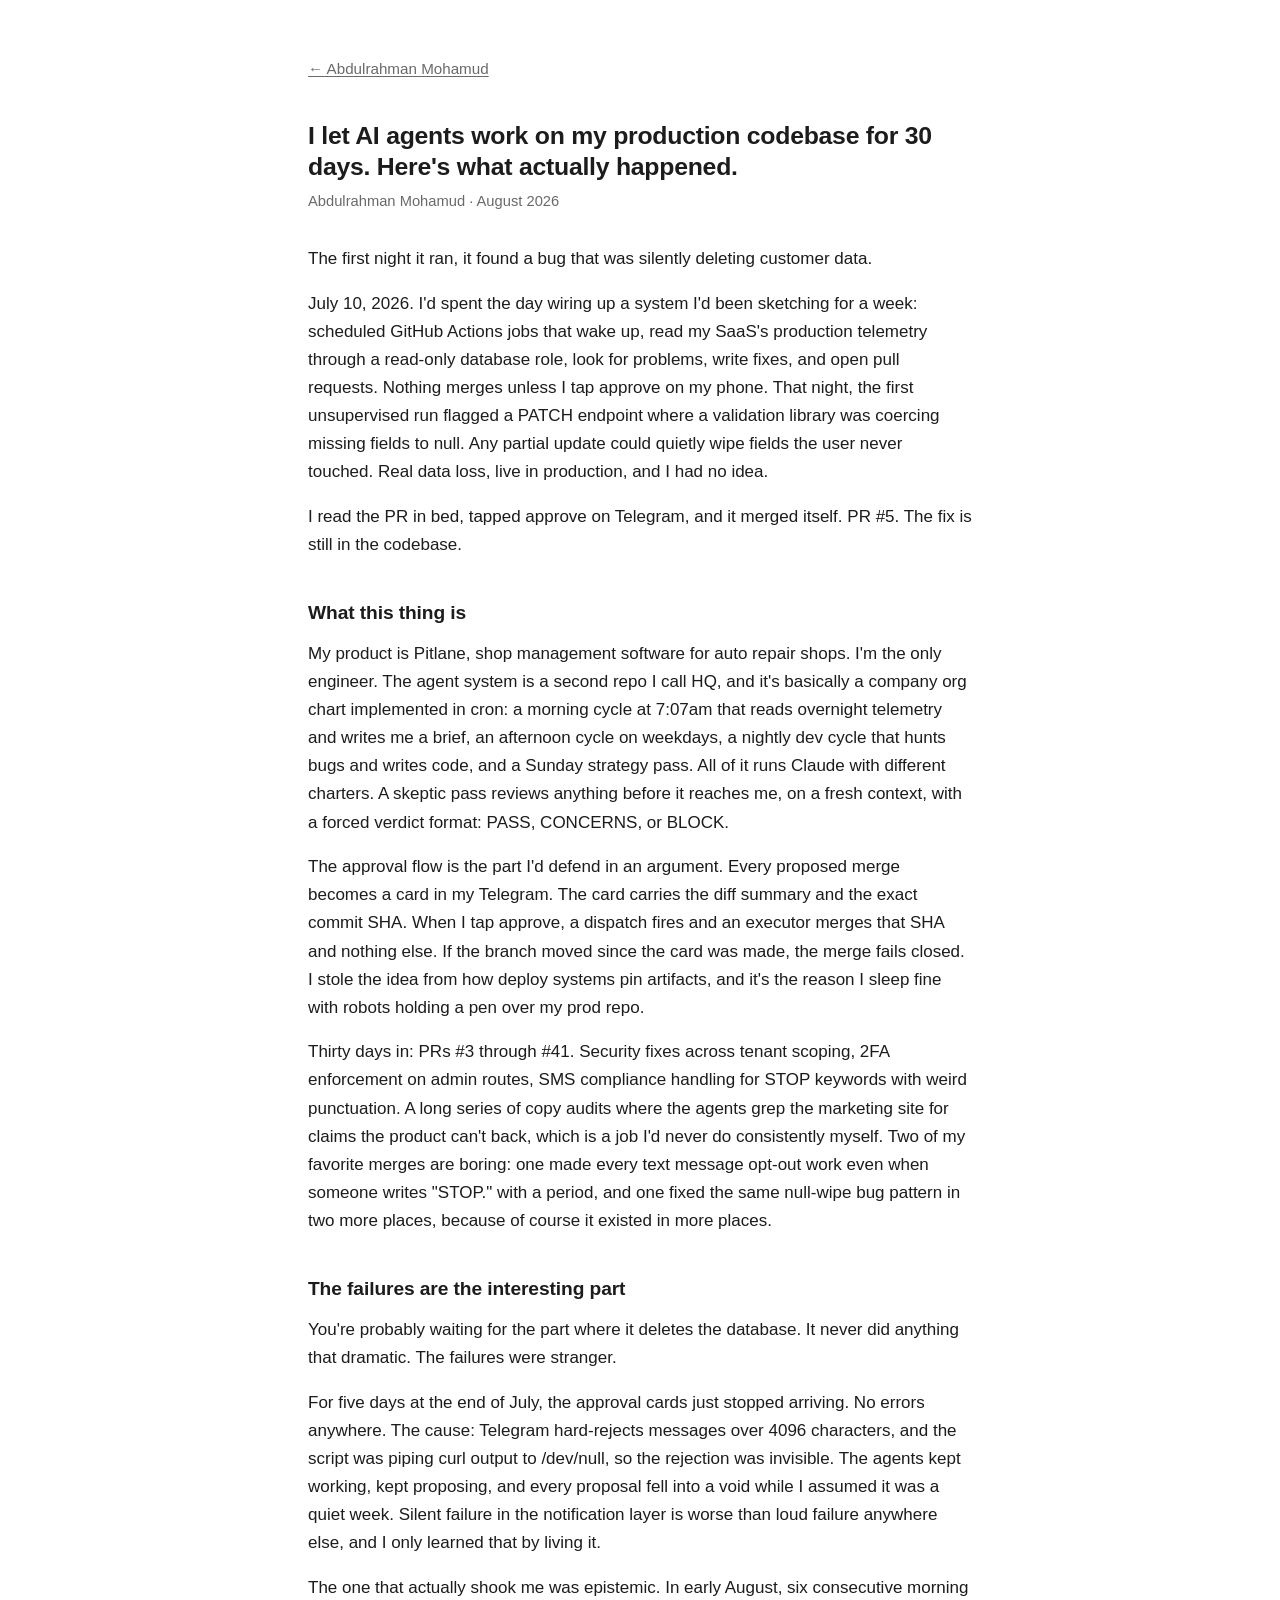
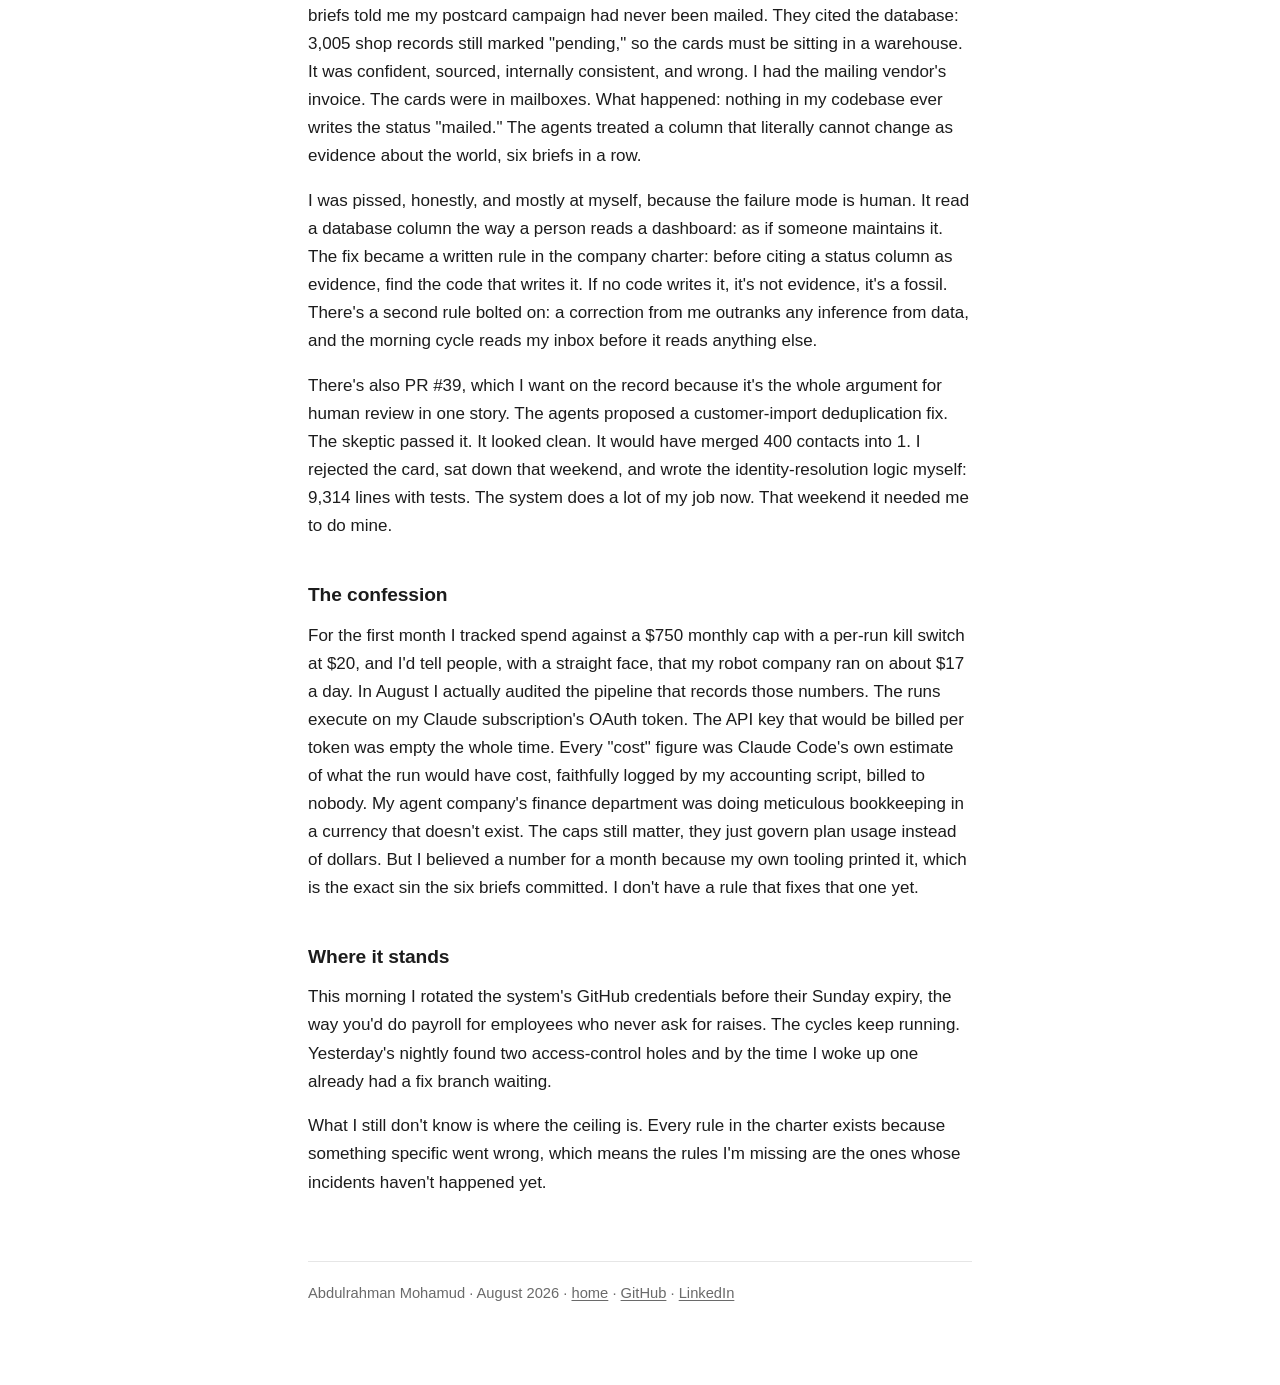
==== writing/agent-company.html @ a93dd290 "Personal site: case studies, projects, resume" ====
<!DOCTYPE html>
<html lang="en">
<head>
<meta charset="utf-8">
<meta name="viewport" content="width=device-width, initial-scale=1">
<title>I let AI agents work on my production codebase for 30 days</title>
<meta name="description" content="Scheduled agents that find bugs and open PRs, with SHA-locked approval from my phone. The failures are the interesting part.">
<link rel="stylesheet" href="../style.css">
</head>
<body>
<nav class="top"><a href="../index.html">&larr; Abdulrahman Mohamud</a></nav>
<article>
<h1>I let AI agents work on my production codebase for 30 days. Here's what actually happened.</h1>
<p class="byline">Abdulrahman Mohamud &middot; August 2026</p>
<p>The first night it ran, it found a bug that was silently deleting customer data.</p>
<p>July 10, 2026. I'd spent the day wiring up a system I'd been sketching for a week: scheduled GitHub Actions jobs that wake up, read my SaaS's production telemetry through a read-only database role, look for problems, write fixes, and open pull requests. Nothing merges unless I tap approve on my phone. That night, the first unsupervised run flagged a PATCH endpoint where a validation library was coercing missing fields to null. Any partial update could quietly wipe fields the user never touched. Real data loss, live in production, and I had no idea.</p>
<p>I read the PR in bed, tapped approve on Telegram, and it merged itself. PR #5. The fix is still in the codebase.</p>
<h2>What this thing is</h2>
<p>My product is Pitlane, shop management software for auto repair shops. I'm the only engineer. The agent system is a second repo I call HQ, and it's basically a company org chart implemented in cron: a morning cycle at 7:07am that reads overnight telemetry and writes me a brief, an afternoon cycle on weekdays, a nightly dev cycle that hunts bugs and writes code, and a Sunday strategy pass. All of it runs Claude with different charters. A skeptic pass reviews anything before it reaches me, on a fresh context, with a forced verdict format: PASS, CONCERNS, or BLOCK.</p>
<p>The approval flow is the part I'd defend in an argument. Every proposed merge becomes a card in my Telegram. The card carries the diff summary and the exact commit SHA. When I tap approve, a dispatch fires and an executor merges that SHA and nothing else. If the branch moved since the card was made, the merge fails closed. I stole the idea from how deploy systems pin artifacts, and it's the reason I sleep fine with robots holding a pen over my prod repo.</p>
<p>Thirty days in: PRs #3 through #41. Security fixes across tenant scoping, 2FA enforcement on admin routes, SMS compliance handling for STOP keywords with weird punctuation. A long series of copy audits where the agents grep the marketing site for claims the product can't back, which is a job I'd never do consistently myself. Two of my favorite merges are boring: one made every text message opt-out work even when someone writes "STOP." with a period, and one fixed the same null-wipe bug pattern in two more places, because of course it existed in more places.</p>
<h2>The failures are the interesting part</h2>
<p>You're probably waiting for the part where it deletes the database. It never did anything that dramatic. The failures were stranger.</p>
<p>For five days at the end of July, the approval cards just stopped arriving. No errors anywhere. The cause: Telegram hard-rejects messages over 4096 characters, and the script was piping curl output to /dev/null, so the rejection was invisible. The agents kept working, kept proposing, and every proposal fell into a void while I assumed it was a quiet week. Silent failure in the notification layer is worse than loud failure anywhere else, and I only learned that by living it.</p>
<p>The one that actually shook me was epistemic. In early August, six consecutive morning briefs told me my postcard campaign had never been mailed. They cited the database: 3,005 shop records still marked "pending," so the cards must be sitting in a warehouse. It was confident, sourced, internally consistent, and wrong. I had the mailing vendor's invoice. The cards were in mailboxes. What happened: nothing in my codebase ever writes the status "mailed." The agents treated a column that literally cannot change as evidence about the world, six briefs in a row.</p>
<p>I was pissed, honestly, and mostly at myself, because the failure mode is human. It read a database column the way a person reads a dashboard: as if someone maintains it. The fix became a written rule in the company charter: before citing a status column as evidence, find the code that writes it. If no code writes it, it's not evidence, it's a fossil. There's a second rule bolted on: a correction from me outranks any inference from data, and the morning cycle reads my inbox before it reads anything else.</p>
<p>There's also PR #39, which I want on the record because it's the whole argument for human review in one story. The agents proposed a customer-import deduplication fix. The skeptic passed it. It looked clean. It would have merged 400 contacts into 1. I rejected the card, sat down that weekend, and wrote the identity-resolution logic myself: 9,314 lines with tests. The system does a lot of my job now. That weekend it needed me to do mine.</p>
<h2>The confession</h2>
<p>For the first month I tracked spend against a $750 monthly cap with a per-run kill switch at $20, and I'd tell people, with a straight face, that my robot company ran on about $17 a day. In August I actually audited the pipeline that records those numbers. The runs execute on my Claude subscription's OAuth token. The API key that would be billed per token was empty the whole time. Every "cost" figure was Claude Code's own estimate of what the run would have cost, faithfully logged by my accounting script, billed to nobody. My agent company's finance department was doing meticulous bookkeeping in a currency that doesn't exist. The caps still matter, they just govern plan usage instead of dollars. But I believed a number for a month because my own tooling printed it, which is the exact sin the six briefs committed. I don't have a rule that fixes that one yet.</p>
<h2>Where it stands</h2>
<p>This morning I rotated the system's GitHub credentials before their Sunday expiry, the way you'd do payroll for employees who never ask for raises. The cycles keep running. Yesterday's nightly found two access-control holes and by the time I woke up one already had a fix branch waiting.</p>
<p>What I still don't know is where the ceiling is. Every rule in the charter exists because something specific went wrong, which means the rules I'm missing are the ones whose incidents haven't happened yet.</p>
</article>
<footer>
  Abdulrahman Mohamud &middot; August 2026 &middot; <a href="../index.html">home</a> &middot; <a href="https://github.com/owner-stack">GitHub</a> &middot; <a href="https://www.linkedin.com/in/abdulmohamud/">LinkedIn</a>
</footer>
</body>
</html>
---- style.css ----
:root {
  --bg: #ffffff;
  --text: #1c1c1c;
  --muted: #6a6a6a;
  --hairline: #e6e6e6;
  --link: #0b57d0;
}
@media (prefers-color-scheme: dark) {
  :root {
    --bg: #121212;
    --text: #e6e6e6;
    --muted: #9a9a9a;
    --hairline: #2c2c2c;
    --link: #8ab4f8;
  }
}
* { margin: 0; padding: 0; box-sizing: border-box; }
body {
  background: var(--bg);
  color: var(--text);
  font-family: -apple-system, BlinkMacSystemFont, "Segoe UI", Roboto, Helvetica, Arial, sans-serif;
  font-size: 17px;
  line-height: 1.65;
  max-width: 44rem;
  margin: 0 auto;
  padding: 3.5rem 1.25rem 5rem;
}
h1 { font-size: 1.7rem; line-height: 1.25; margin-bottom: 0.4rem; letter-spacing: -0.01em; }
h2 { font-size: 1.15rem; margin: 2.2rem 0 0.7rem; letter-spacing: -0.005em; }
p { margin: 0 0 1.05rem; }
a { color: var(--link); text-decoration: underline; text-underline-offset: 2px; text-decoration-thickness: 1px; }
a:hover { text-decoration-thickness: 2px; }
ul { margin: 0 0 1.05rem 1.2rem; }
li { margin-bottom: 0.45rem; }
.byline { color: var(--muted); font-size: 0.92rem; margin-bottom: 2rem; }
.home-intro { margin-top: 1rem; }
.item { margin-bottom: 1.15rem; }
.item .desc { color: var(--muted); font-size: 0.95rem; margin: 0.1rem 0 0; }
article h1 { font-size: 1.55rem; margin-bottom: 0.35rem; }
article h2 { font-size: 1.2rem; margin-top: 2.4rem; }
footer {
  margin-top: 4rem;
  padding-top: 1.2rem;
  border-top: 1px solid var(--hairline);
  color: var(--muted);
  font-size: 0.92rem;
}
footer a { color: var(--muted); }
nav.top { margin-bottom: 2.5rem; font-size: 0.95rem; }
nav.top a { color: var(--muted); }
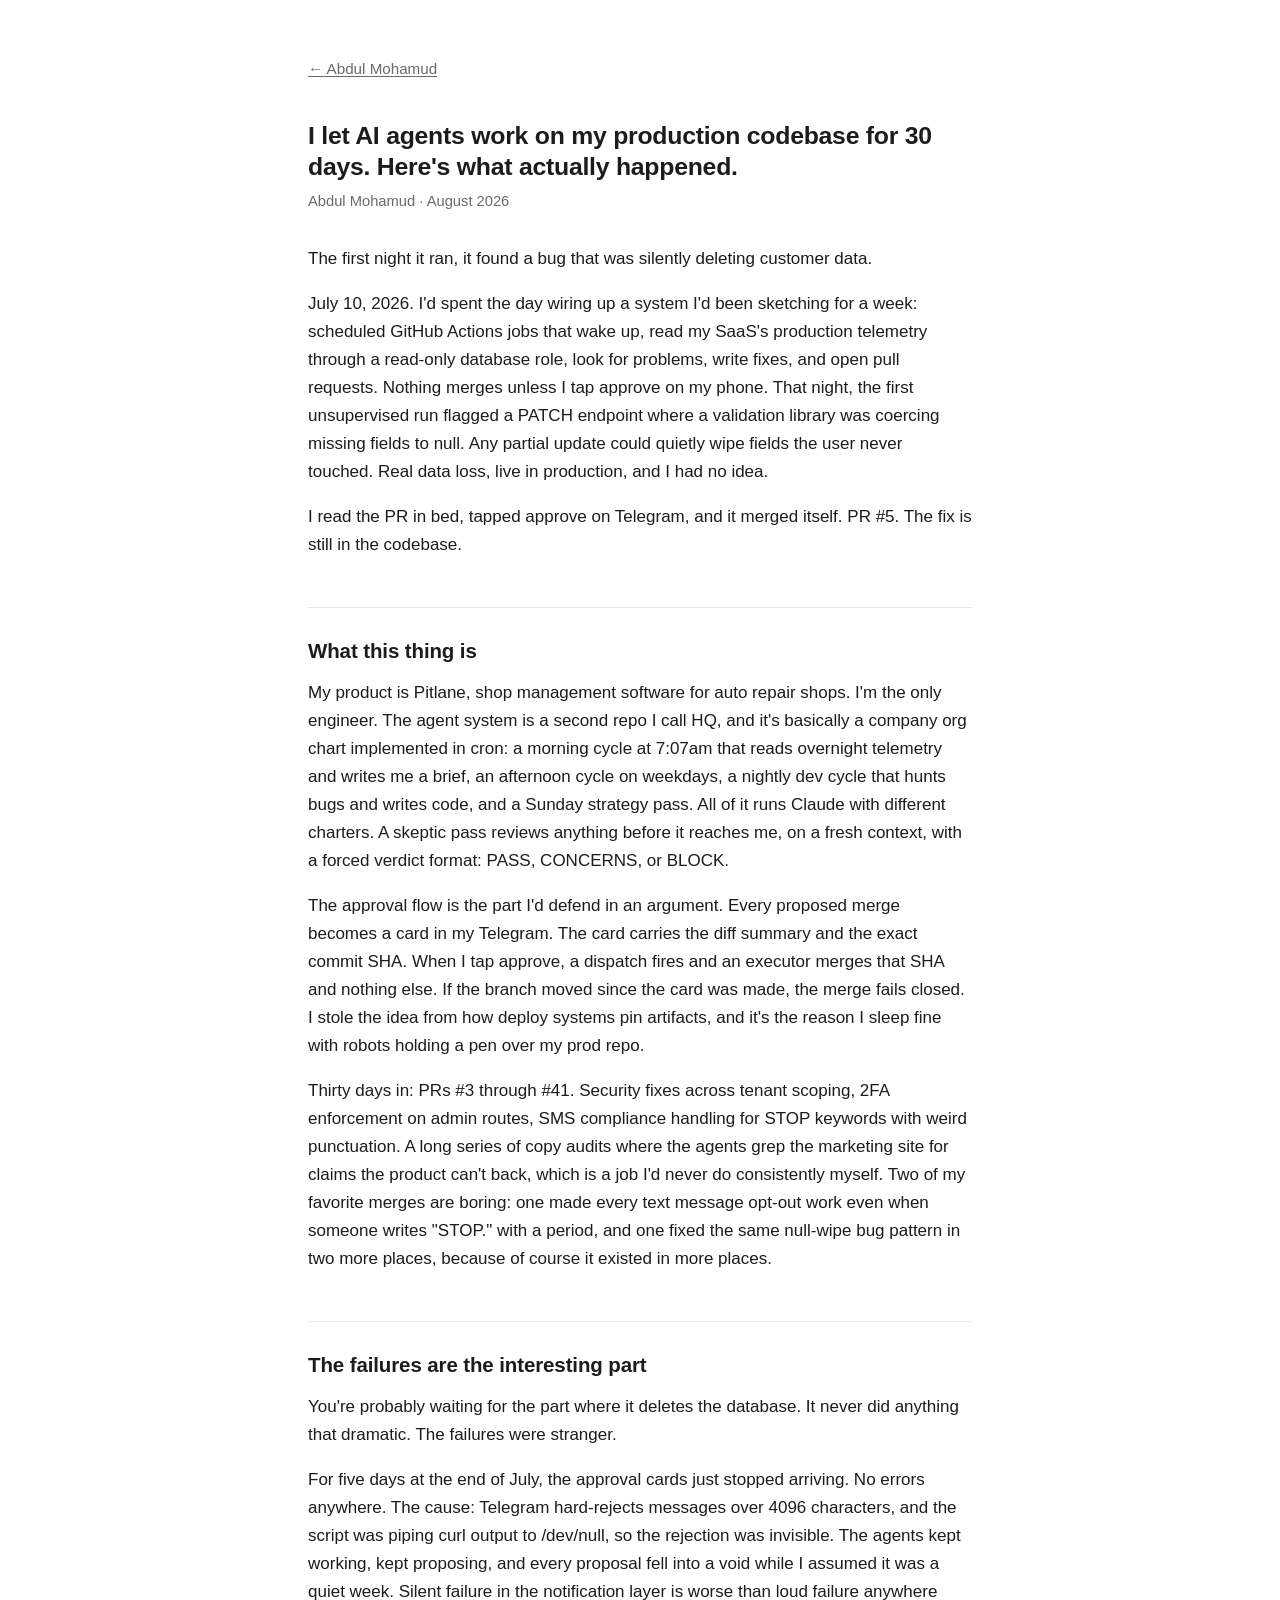
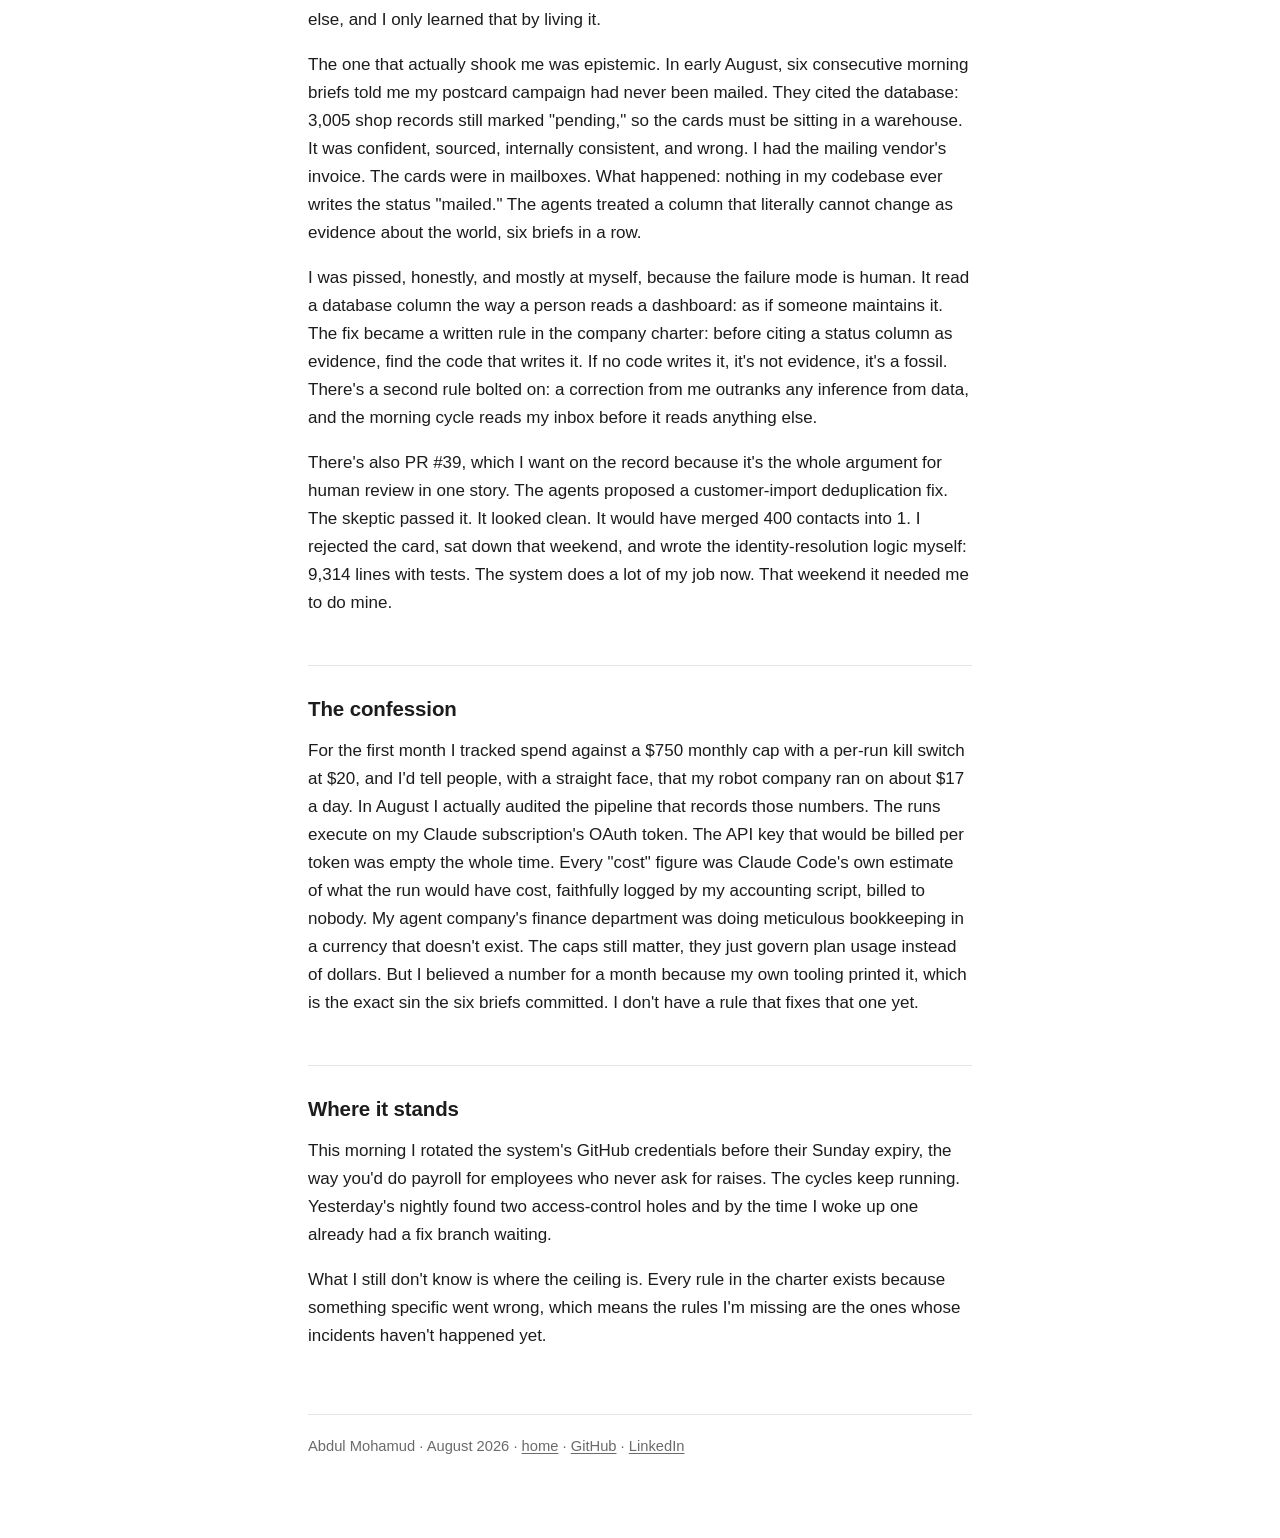
==== commit 3d9644f2: "Case studies: month anchors, contents box, long-form typography" ====
--- a/writing/agent-company.html
+++ b/writing/agent-company.html
@@ -8,31 +8,31 @@
 <link rel="stylesheet" href="../style.css">
 </head>
 <body>
-<nav class="top"><a href="../index.html">&larr; Abdulrahman Mohamud</a></nav>
+<nav class="top"><a href="../index.html">&larr; Abdul Mohamud</a></nav>
 <article>
-<h1>I let AI agents work on my production codebase for 30 days. Here's what actually happened.</h1>
-<p class="byline">Abdulrahman Mohamud &middot; August 2026</p>
+<h1 id="i-let-ai-agents-work-on-my-production-codebase-for-30-days-heres-what-actually-happened">I let AI agents work on my production codebase for 30 days. Here's what actually happened.</h1>
+<p class="byline">Abdul Mohamud &middot; August 2026</p>
 <p>The first night it ran, it found a bug that was silently deleting customer data.</p>
 <p>July 10, 2026. I'd spent the day wiring up a system I'd been sketching for a week: scheduled GitHub Actions jobs that wake up, read my SaaS's production telemetry through a read-only database role, look for problems, write fixes, and open pull requests. Nothing merges unless I tap approve on my phone. That night, the first unsupervised run flagged a PATCH endpoint where a validation library was coercing missing fields to null. Any partial update could quietly wipe fields the user never touched. Real data loss, live in production, and I had no idea.</p>
 <p>I read the PR in bed, tapped approve on Telegram, and it merged itself. PR #5. The fix is still in the codebase.</p>
-<h2>What this thing is</h2>
+<h2 id="what-this-thing-is">What this thing is</h2>
 <p>My product is Pitlane, shop management software for auto repair shops. I'm the only engineer. The agent system is a second repo I call HQ, and it's basically a company org chart implemented in cron: a morning cycle at 7:07am that reads overnight telemetry and writes me a brief, an afternoon cycle on weekdays, a nightly dev cycle that hunts bugs and writes code, and a Sunday strategy pass. All of it runs Claude with different charters. A skeptic pass reviews anything before it reaches me, on a fresh context, with a forced verdict format: PASS, CONCERNS, or BLOCK.</p>
 <p>The approval flow is the part I'd defend in an argument. Every proposed merge becomes a card in my Telegram. The card carries the diff summary and the exact commit SHA. When I tap approve, a dispatch fires and an executor merges that SHA and nothing else. If the branch moved since the card was made, the merge fails closed. I stole the idea from how deploy systems pin artifacts, and it's the reason I sleep fine with robots holding a pen over my prod repo.</p>
 <p>Thirty days in: PRs #3 through #41. Security fixes across tenant scoping, 2FA enforcement on admin routes, SMS compliance handling for STOP keywords with weird punctuation. A long series of copy audits where the agents grep the marketing site for claims the product can't back, which is a job I'd never do consistently myself. Two of my favorite merges are boring: one made every text message opt-out work even when someone writes "STOP." with a period, and one fixed the same null-wipe bug pattern in two more places, because of course it existed in more places.</p>
-<h2>The failures are the interesting part</h2>
+<h2 id="the-failures-are-the-interesting-part">The failures are the interesting part</h2>
 <p>You're probably waiting for the part where it deletes the database. It never did anything that dramatic. The failures were stranger.</p>
 <p>For five days at the end of July, the approval cards just stopped arriving. No errors anywhere. The cause: Telegram hard-rejects messages over 4096 characters, and the script was piping curl output to /dev/null, so the rejection was invisible. The agents kept working, kept proposing, and every proposal fell into a void while I assumed it was a quiet week. Silent failure in the notification layer is worse than loud failure anywhere else, and I only learned that by living it.</p>
 <p>The one that actually shook me was epistemic. In early August, six consecutive morning briefs told me my postcard campaign had never been mailed. They cited the database: 3,005 shop records still marked "pending," so the cards must be sitting in a warehouse. It was confident, sourced, internally consistent, and wrong. I had the mailing vendor's invoice. The cards were in mailboxes. What happened: nothing in my codebase ever writes the status "mailed." The agents treated a column that literally cannot change as evidence about the world, six briefs in a row.</p>
 <p>I was pissed, honestly, and mostly at myself, because the failure mode is human. It read a database column the way a person reads a dashboard: as if someone maintains it. The fix became a written rule in the company charter: before citing a status column as evidence, find the code that writes it. If no code writes it, it's not evidence, it's a fossil. There's a second rule bolted on: a correction from me outranks any inference from data, and the morning cycle reads my inbox before it reads anything else.</p>
 <p>There's also PR #39, which I want on the record because it's the whole argument for human review in one story. The agents proposed a customer-import deduplication fix. The skeptic passed it. It looked clean. It would have merged 400 contacts into 1. I rejected the card, sat down that weekend, and wrote the identity-resolution logic myself: 9,314 lines with tests. The system does a lot of my job now. That weekend it needed me to do mine.</p>
-<h2>The confession</h2>
+<h2 id="the-confession">The confession</h2>
 <p>For the first month I tracked spend against a $750 monthly cap with a per-run kill switch at $20, and I'd tell people, with a straight face, that my robot company ran on about $17 a day. In August I actually audited the pipeline that records those numbers. The runs execute on my Claude subscription's OAuth token. The API key that would be billed per token was empty the whole time. Every "cost" figure was Claude Code's own estimate of what the run would have cost, faithfully logged by my accounting script, billed to nobody. My agent company's finance department was doing meticulous bookkeeping in a currency that doesn't exist. The caps still matter, they just govern plan usage instead of dollars. But I believed a number for a month because my own tooling printed it, which is the exact sin the six briefs committed. I don't have a rule that fixes that one yet.</p>
-<h2>Where it stands</h2>
+<h2 id="where-it-stands">Where it stands</h2>
 <p>This morning I rotated the system's GitHub credentials before their Sunday expiry, the way you'd do payroll for employees who never ask for raises. The cycles keep running. Yesterday's nightly found two access-control holes and by the time I woke up one already had a fix branch waiting.</p>
 <p>What I still don't know is where the ceiling is. Every rule in the charter exists because something specific went wrong, which means the rules I'm missing are the ones whose incidents haven't happened yet.</p>
 </article>
 <footer>
-  Abdulrahman Mohamud &middot; August 2026 &middot; <a href="../index.html">home</a> &middot; <a href="https://github.com/owner-stack">GitHub</a> &middot; <a href="https://www.linkedin.com/in/abdulmohamud/">LinkedIn</a>
+  Abdul Mohamud &middot; August 2026 &middot; <a href="../index.html">home</a> &middot; <a href="https://github.com/owner-stack">GitHub</a> &middot; <a href="https://www.linkedin.com/in/abdulmohamud/">LinkedIn</a>
 </footer>
 </body>
 </html>
--- a/style.css
+++ b/style.css
@@ -37,7 +37,33 @@
 .item { margin-bottom: 1.15rem; }
 .item .desc { color: var(--muted); font-size: 0.95rem; margin: 0.1rem 0 0; }
 article h1 { font-size: 1.55rem; margin-bottom: 0.35rem; }
-article h2 { font-size: 1.2rem; margin-top: 2.4rem; }
+article h2 {
+  font-size: 1.28rem;
+  margin-top: 3rem;
+  padding-top: 1.6rem;
+  border-top: 1px solid var(--hairline);
+}
+article h3 { font-size: 1.05rem; margin: 1.9rem 0 0.6rem; }
+article { scroll-behavior: smooth; }
+article h2, article h3 { scroll-margin-top: 1.5rem; }
+.toc {
+  border: 1px solid var(--hairline);
+  border-radius: 10px;
+  padding: 1rem 1.25rem;
+  margin: 1.8rem 0 0.6rem;
+  font-size: 0.95rem;
+}
+.toc .toc-title {
+  font-size: 0.8rem;
+  text-transform: uppercase;
+  letter-spacing: 0.08em;
+  color: var(--muted);
+  margin-bottom: 0.5rem;
+}
+.toc ol { margin: 0 0 0 1.2rem; }
+.toc li { margin-bottom: 0.3rem; }
+.toc a { color: var(--text); text-decoration: none; }
+.toc a:hover { text-decoration: underline; }
 footer {
   margin-top: 4rem;
   padding-top: 1.2rem;
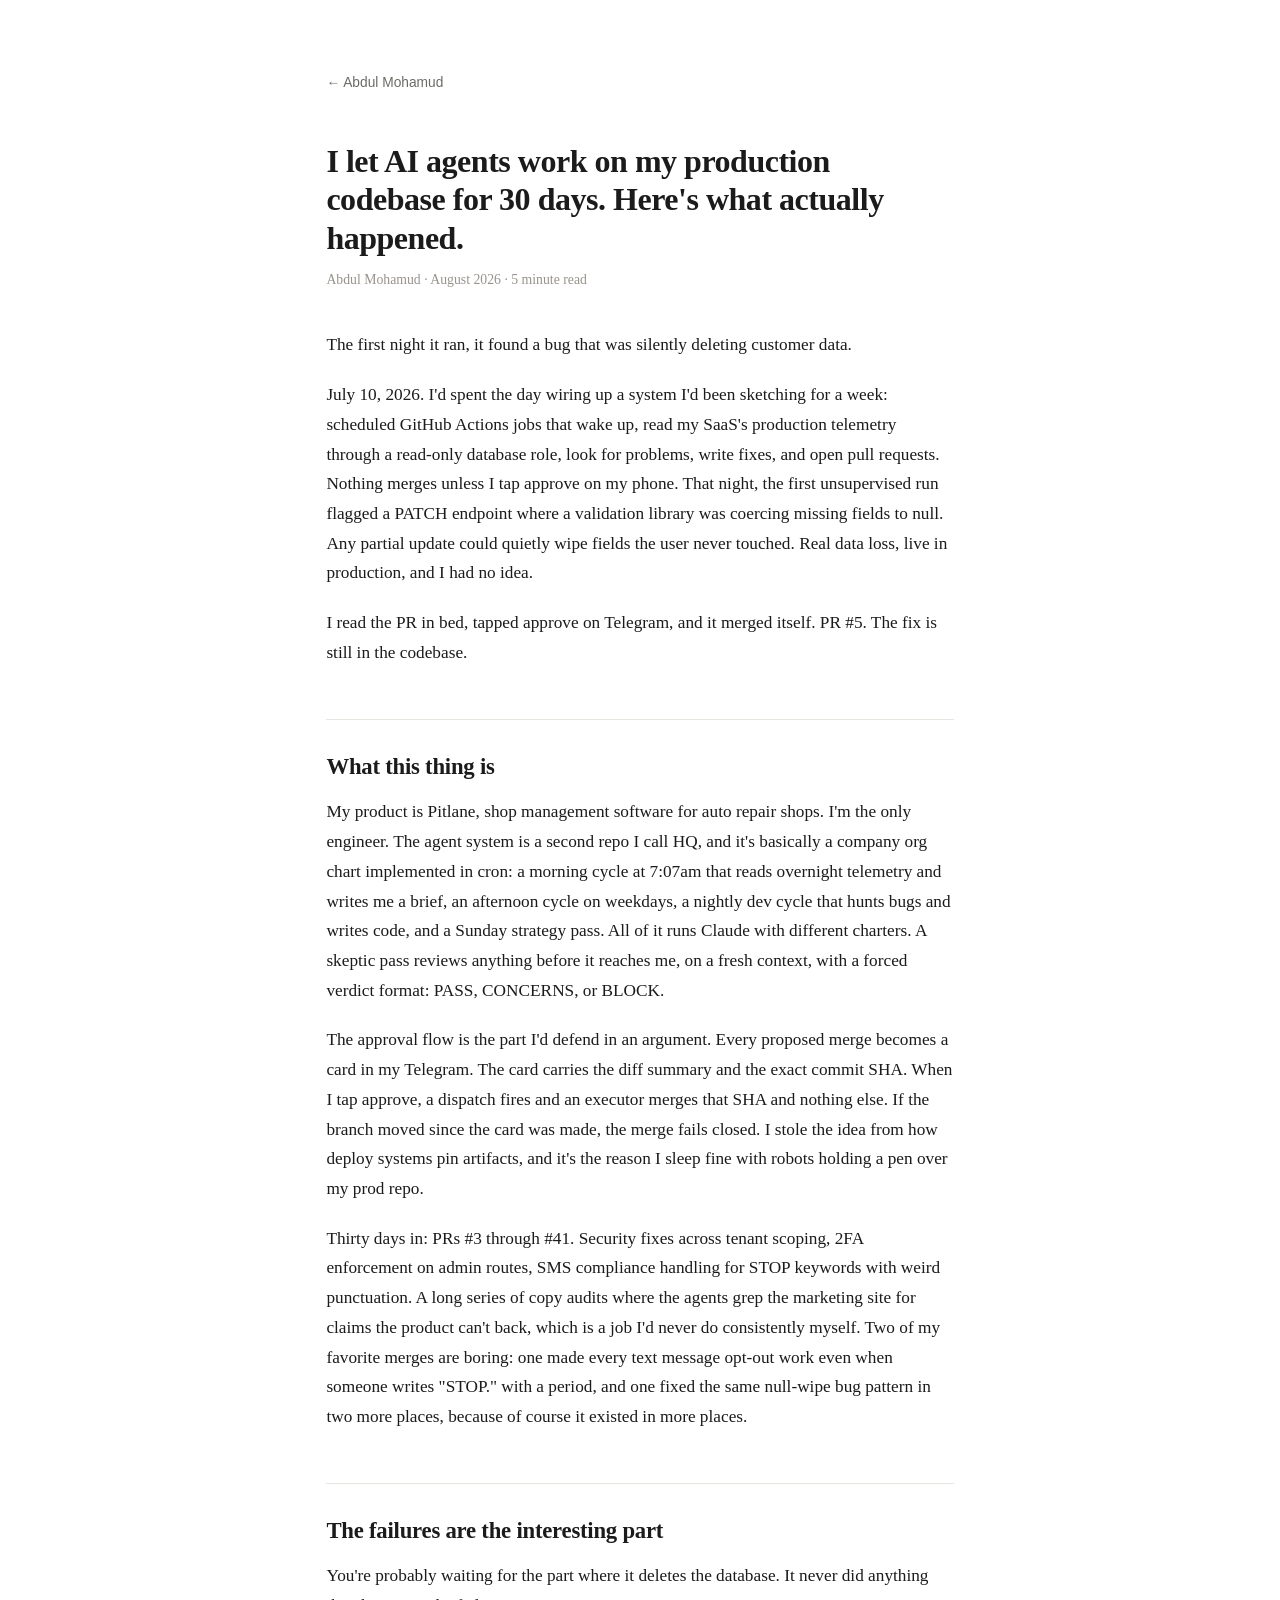
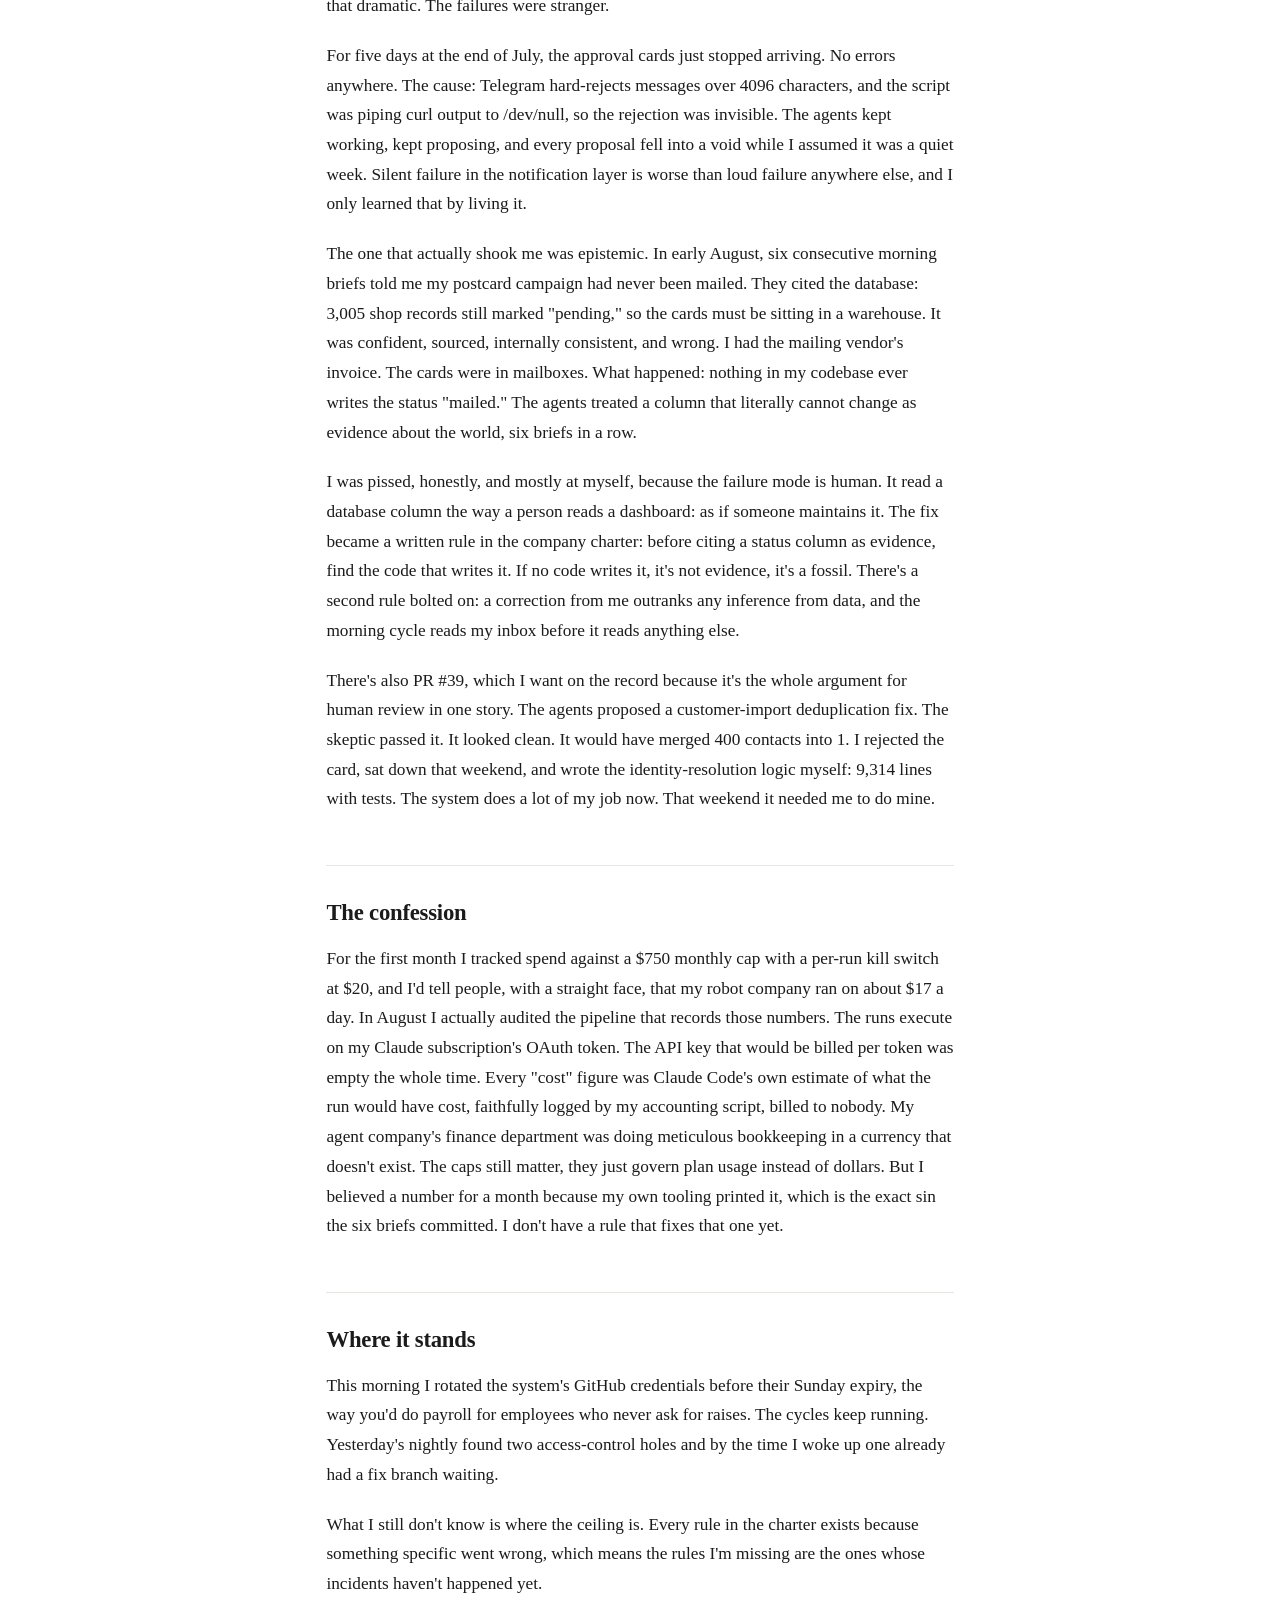
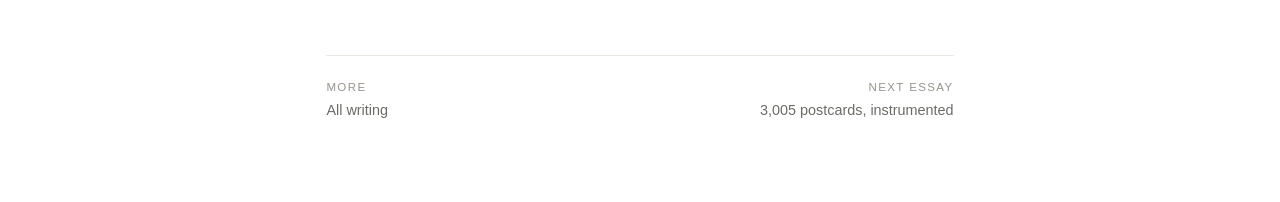
==== commit 41e4ad84: "A typographic voice: serif essays, masthead, reading times, essay navigation, share cards" ====
--- a/writing/agent-company.html
+++ b/writing/agent-company.html
@@ -5,13 +5,20 @@
 <meta name="viewport" content="width=device-width, initial-scale=1">
 <title>I let AI agents work on my production codebase for 30 days</title>
 <meta name="description" content="Scheduled agents that find bugs and open PRs, with SHA-locked approval from my phone. The failures are the interesting part.">
+<meta property="og:type" content="article">
+<meta property="og:title" content="I let AI agents work on my production codebase for 30 days">
+<meta property="og:description" content="Scheduled agents that find bugs and open PRs, with SHA-locked approval from my phone. The failures are the interesting part.">
+<meta property="og:url" content="https://owner-stack.github.io/writing/agent-company.html">
+<meta property="og:image" content="https://owner-stack.github.io/og.png">
+<meta name="twitter:card" content="summary_large_image">
+<link rel="icon" type="image/png" href="../favicon.png">
 <link rel="stylesheet" href="../style.css">
 </head>
 <body>
 <nav class="top"><a href="../index.html">&larr; Abdul Mohamud</a></nav>
 <article>
 <h1 id="i-let-ai-agents-work-on-my-production-codebase-for-30-days-heres-what-actually-happened">I let AI agents work on my production codebase for 30 days. Here's what actually happened.</h1>
-<p class="byline">Abdul Mohamud &middot; August 2026</p>
+<p class="byline">Abdul Mohamud &middot; August 2026 &middot; 5 minute read</p>
 <p>The first night it ran, it found a bug that was silently deleting customer data.</p>
 <p>July 10, 2026. I'd spent the day wiring up a system I'd been sketching for a week: scheduled GitHub Actions jobs that wake up, read my SaaS's production telemetry through a read-only database role, look for problems, write fixes, and open pull requests. Nothing merges unless I tap approve on my phone. That night, the first unsupervised run flagged a PATCH endpoint where a validation library was coercing missing fields to null. Any partial update could quietly wipe fields the user never touched. Real data loss, live in production, and I had no idea.</p>
 <p>I read the PR in bed, tapped approve on Telegram, and it merged itself. PR #5. The fix is still in the codebase.</p>
@@ -31,8 +38,8 @@
 <p>This morning I rotated the system's GitHub credentials before their Sunday expiry, the way you'd do payroll for employees who never ask for raises. The cycles keep running. Yesterday's nightly found two access-control holes and by the time I woke up one already had a fix branch waiting.</p>
 <p>What I still don't know is where the ceiling is. Every rule in the charter exists because something specific went wrong, which means the rules I'm missing are the ones whose incidents haven't happened yet.</p>
 </article>
-<footer>
-  Abdul Mohamud &middot; August 2026 &middot; <a href="../index.html">home</a> &middot; <a href="https://github.com/owner-stack">GitHub</a> &middot; <a href="https://www.linkedin.com/in/abdulmohamud/">LinkedIn</a>
-</footer>
+<div class="article-end">
+<div class="home"><span class="label">More</span><a href="../index.html">All writing</a></div><div class="next"><span class="label">Next essay</span><a href="postcards.html">3,005 postcards, instrumented</a></div>
+</div>
 </body>
 </html>
--- a/style.css
+++ b/style.css
@@ -1,76 +1,199 @@
 :root {
   --bg: #ffffff;
-  --text: #1c1c1c;
-  --muted: #6a6a6a;
-  --hairline: #e6e6e6;
-  --link: #0b57d0;
+  --text: #1b1b1b;
+  --muted: #6b6b66;
+  --faint: #98938c;
+  --hairline: #e9e6e1;
+  --accent: #1553b6;
+  --code-bg: #f4f2ee;
+  --serif: Charter, "Iowan Old Style", Georgia, "Times New Roman", serif;
+  --sans: -apple-system, BlinkMacSystemFont, "Segoe UI", Roboto, Helvetica, Arial, sans-serif;
+  --mono: ui-monospace, "SF Mono", SFMono-Regular, Menlo, Consolas, monospace;
 }
 @media (prefers-color-scheme: dark) {
   :root {
-    --bg: #121212;
-    --text: #e6e6e6;
-    --muted: #9a9a9a;
-    --hairline: #2c2c2c;
-    --link: #8ab4f8;
+    --bg: #131210;
+    --text: #e8e5e0;
+    --muted: #a29c93;
+    --faint: #766f66;
+    --hairline: #2a2824;
+    --accent: #8fb4f0;
+    --code-bg: #211f1c;
   }
 }
 * { margin: 0; padding: 0; box-sizing: border-box; }
+html { -webkit-text-size-adjust: 100%; }
 body {
   background: var(--bg);
   color: var(--text);
-  font-family: -apple-system, BlinkMacSystemFont, "Segoe UI", Roboto, Helvetica, Arial, sans-serif;
-  font-size: 17px;
-  line-height: 1.65;
-  max-width: 44rem;
+  font-family: var(--sans);
+  font-size: 16px;
+  line-height: 1.6;
+  max-width: 42rem;
   margin: 0 auto;
-  padding: 3.5rem 1.25rem 5rem;
+  padding: 4.5rem 1.4rem 5rem;
 }
-h1 { font-size: 1.7rem; line-height: 1.25; margin-bottom: 0.4rem; letter-spacing: -0.01em; }
-h2 { font-size: 1.15rem; margin: 2.2rem 0 0.7rem; letter-spacing: -0.005em; }
-p { margin: 0 0 1.05rem; }
-a { color: var(--link); text-decoration: underline; text-underline-offset: 2px; text-decoration-thickness: 1px; }
-a:hover { text-decoration-thickness: 2px; }
-ul { margin: 0 0 1.05rem 1.2rem; }
-li { margin-bottom: 0.45rem; }
-.byline { color: var(--muted); font-size: 0.92rem; margin-bottom: 2rem; }
-.home-intro { margin-top: 1rem; }
-.item { margin-bottom: 1.15rem; }
-.item .desc { color: var(--muted); font-size: 0.95rem; margin: 0.1rem 0 0; }
-article h1 { font-size: 1.55rem; margin-bottom: 0.35rem; }
+a { color: var(--accent); text-decoration: underline; text-underline-offset: 3px; text-decoration-thickness: 1px; text-decoration-color: color-mix(in srgb, var(--accent) 45%, transparent); }
+a:hover { text-decoration-color: var(--accent); }
+
+/* ---------- index ---------- */
+.masthead h1 {
+  font-family: var(--serif);
+  font-weight: 700;
+  font-size: 2.1rem;
+  letter-spacing: -0.015em;
+  margin-bottom: 0.3rem;
+}
+.masthead .tagline { color: var(--muted); font-size: 1.02rem; }
+.masthead .where {
+  margin-top: 0.9rem;
+  font-size: 0.86rem;
+  color: var(--muted);
+}
+.masthead .where a { color: var(--muted); text-decoration-color: var(--hairline); }
+.masthead .where a:hover { color: var(--accent); }
+
+.home-intro {
+  margin: 2.2rem 0 0;
+  font-family: var(--serif);
+  font-size: 1.12rem;
+  line-height: 1.7;
+}
+
+.section-label {
+  margin: 3rem 0 1.1rem;
+  font-size: 0.74rem;
+  font-weight: 600;
+  letter-spacing: 0.14em;
+  text-transform: uppercase;
+  color: var(--faint);
+  border-top: 1px solid var(--hairline);
+  padding-top: 1.3rem;
+}
+
+.entry { margin-bottom: 1.7rem; }
+.entry .title {
+  font-family: var(--serif);
+  font-size: 1.22rem;
+  font-weight: 700;
+  letter-spacing: -0.01em;
+  line-height: 1.35;
+}
+.entry .title a { color: var(--text); text-decoration: none; }
+.entry .title a:hover { color: var(--accent); }
+.entry .meta { color: var(--faint); font-size: 0.82rem; margin-top: 0.15rem; }
+.entry .desc { color: var(--muted); font-size: 0.95rem; margin-top: 0.3rem; line-height: 1.55; }
+
+.project { margin-bottom: 1.05rem; }
+.project .name { font-family: var(--mono); font-size: 0.9rem; }
+.project .name a { color: var(--text); text-decoration: none; border-bottom: 1px solid var(--hairline); }
+.project .name a:hover { color: var(--accent); border-color: var(--accent); }
+.project .desc { color: var(--muted); font-size: 0.93rem; margin-top: 0.2rem; line-height: 1.55; }
+
+footer {
+  margin-top: 4.5rem;
+  padding-top: 1.3rem;
+  border-top: 1px solid var(--hairline);
+  color: var(--faint);
+  font-size: 0.85rem;
+  line-height: 1.6;
+}
+footer a { color: var(--faint); }
+footer a:hover { color: var(--accent); }
+
+/* ---------- article ---------- */
+nav.top { margin-bottom: 3rem; font-size: 0.86rem; }
+nav.top a { color: var(--muted); text-decoration: none; }
+nav.top a:hover { color: var(--accent); }
+
+article h1 {
+  font-family: var(--serif);
+  font-weight: 700;
+  font-size: 2rem;
+  line-height: 1.2;
+  letter-spacing: -0.015em;
+  margin-bottom: 0.7rem;
+}
+article .byline {
+  color: var(--faint);
+  font-size: 0.86rem;
+  margin-bottom: 2.4rem;
+}
+article p {
+  font-family: var(--serif);
+  font-size: 1.08rem;
+  line-height: 1.72;
+  margin: 0 0 1.25rem;
+}
 article h2 {
-  font-size: 1.28rem;
-  margin-top: 3rem;
-  padding-top: 1.6rem;
+  font-family: var(--serif);
+  font-weight: 700;
+  font-size: 1.42rem;
+  letter-spacing: -0.01em;
+  line-height: 1.3;
+  margin: 3.2rem 0 1rem;
+  padding-top: 2rem;
   border-top: 1px solid var(--hairline);
 }
-article h3 { font-size: 1.05rem; margin: 1.9rem 0 0.6rem; }
-article { scroll-behavior: smooth; }
-article h2, article h3 { scroll-margin-top: 1.5rem; }
+article h3 {
+  font-family: var(--serif);
+  font-weight: 700;
+  font-size: 1.12rem;
+  margin: 2.2rem 0 0.7rem;
+}
+article h2, article h3 { scroll-margin-top: 1.6rem; }
+article code {
+  font-family: var(--mono);
+  font-size: 0.82em;
+  background: var(--code-bg);
+  padding: 0.1em 0.35em;
+  border-radius: 4px;
+}
+article pre { overflow-x: auto; background: var(--code-bg); padding: 1rem; border-radius: 8px; margin-bottom: 1.25rem; }
+article pre code { background: none; padding: 0; }
+article ul, article ol { margin: 0 0 1.25rem 1.3rem; font-family: var(--serif); font-size: 1.08rem; line-height: 1.7; }
+article li { margin-bottom: 0.4rem; }
+article blockquote { border-left: 2px solid var(--hairline); padding-left: 1.1rem; color: var(--muted); margin-bottom: 1.25rem; }
+
 .toc {
   border: 1px solid var(--hairline);
   border-radius: 10px;
-  padding: 1rem 1.25rem;
-  margin: 1.8rem 0 0.6rem;
-  font-size: 0.95rem;
+  padding: 1.05rem 1.3rem 0.95rem;
+  margin: 0 0 2.6rem;
 }
 .toc .toc-title {
-  font-size: 0.8rem;
+  font-family: var(--sans);
+  font-size: 0.72rem;
+  font-weight: 600;
   text-transform: uppercase;
-  letter-spacing: 0.08em;
+  letter-spacing: 0.14em;
+  color: var(--faint);
+  margin-bottom: 0.55rem;
+}
+.toc ol { margin: 0 0 0 1.15rem; font-family: var(--sans); font-size: 0.92rem; line-height: 1.5; }
+.toc li { margin-bottom: 0.34rem; }
+.toc li::marker { color: var(--faint); font-family: var(--mono); font-size: 0.8em; }
+.toc a { color: var(--text); text-decoration: none; }
+.toc a:hover { color: var(--accent); }
+
+.article-end {
+  margin-top: 3.5rem;
+  padding-top: 1.4rem;
+  border-top: 1px solid var(--hairline);
+  font-size: 0.9rem;
   color: var(--muted);
-  margin-bottom: 0.5rem;
+  display: flex;
+  justify-content: space-between;
+  gap: 1rem;
+  flex-wrap: wrap;
 }
-.toc ol { margin: 0 0 0 1.2rem; }
-.toc li { margin-bottom: 0.3rem; }
-.toc a { color: var(--text); text-decoration: none; }
-.toc a:hover { text-decoration: underline; }
-footer {
-  margin-top: 4rem;
-  padding-top: 1.2rem;
-  border-top: 1px solid var(--hairline);
-  color: var(--muted);
-  font-size: 0.92rem;
+.article-end a { color: var(--muted); text-decoration: none; }
+.article-end a:hover { color: var(--accent); }
+.article-end .next { text-align: right; }
+.article-end .label { display: block; font-size: 0.72rem; text-transform: uppercase; letter-spacing: 0.12em; color: var(--faint); margin-bottom: 0.15rem; }
+
+@media (max-width: 480px) {
+  body { padding-top: 3rem; }
+  article h1 { font-size: 1.65rem; }
+  article p, article ul, article ol { font-size: 1.03rem; }
 }
-footer a { color: var(--muted); }
-nav.top { margin-bottom: 2.5rem; font-size: 0.95rem; }
-nav.top a { color: var(--muted); }
